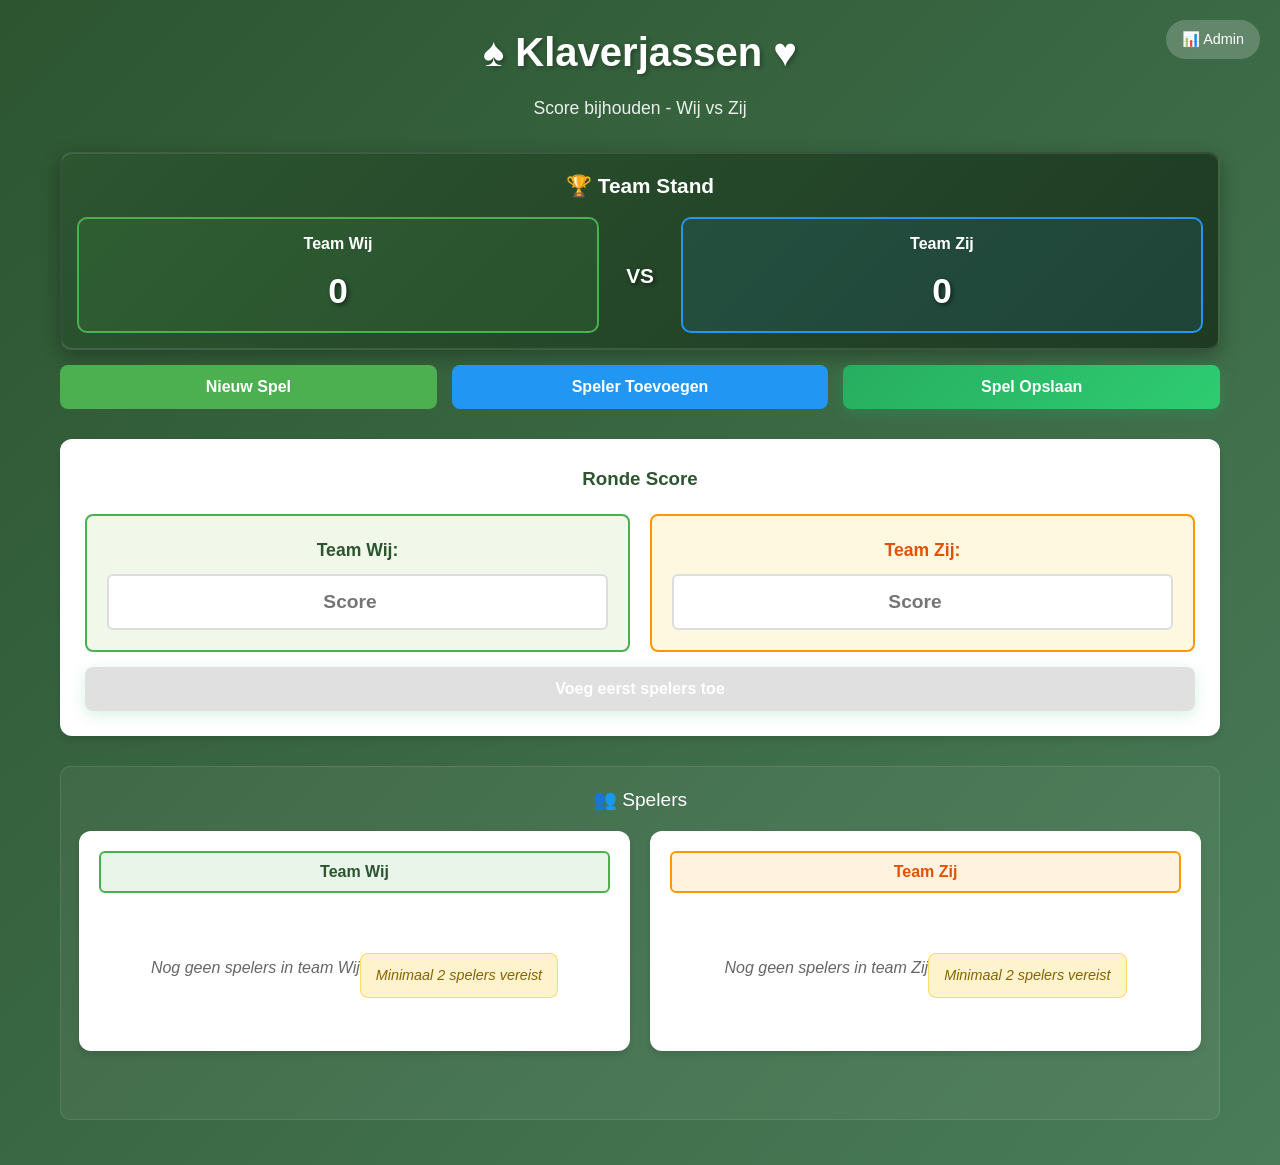
==== index.html @ 376329e7 "Version 0.1 Eerste versie van de app." ====
<!DOCTYPE html>
<html lang="nl">
<head>
    <meta charset="UTF-8">
    <meta name="viewport" content="width=device-width, initial-scale=1.0">
    <title>Klaverjassen Score</title>
    <link rel="stylesheet" href="styles.css">
    <link rel="manifest" href="manifest.json">
    <meta name="theme-color" content="#2c5530">
    <meta name="apple-mobile-web-app-capable" content="yes">
    <meta name="apple-mobile-web-app-status-bar-style" content="default">
    <meta name="apple-mobile-web-app-title" content="Klaverjassen">
    <link rel="apple-touch-icon" href="icon-192.png">
</head>
<body>
    <div class="container">
        <header>
            <h1>♠️ Klaverjassen ♥️</h1>
            <p class="subtitle">Score bijhouden - Wij vs Zij</p>
        </header>

        <!-- Team Stand bovenaan -->
        <div class="team-stand">
            <div class="stand-header">
                <h2>🏆 Team Stand</h2>
            </div>
            <div class="stand-display">
                <div class="team-stand-item team-wij">
                    <span class="team-name">Team Wij</span>
                    <span class="team-score" id="teamWijTotal">0</span>
                </div>
                <div class="stand-vs">VS</div>
                <div class="team-stand-item team-zij">
                    <span class="team-name">Team Zij</span>
                    <span class="team-score" id="teamZijTotal">0</span>
                </div>
            </div>
        </div>

        <div class="game-controls">
            <button id="newGameBtn" class="btn btn-primary">Nieuw Spel</button>
            <button id="addPlayerBtn" class="btn btn-secondary">Speler Toevoegen</button>
            <button id="saveGameBtn" class="btn btn-success">Spel Opslaan</button>
        </div>

        <div class="round-input">
            <h3>Ronde Score</h3>
            <div class="round-form">
                <div class="team-scores">
                    <div class="team-score-input">
                        <label for="scoreWij">Team Wij:</label>
                        <input type="number" id="scoreWij" placeholder="Score" step="1">
                    </div>
                    <div class="team-score-input">
                        <label for="scoreZij">Team Zij:</label>
                        <input type="number" id="scoreZij" placeholder="Score" step="1">
                    </div>
                </div>
                <button id="addRoundBtn" class="btn btn-success" disabled>Ronde Toevoegen</button>
            </div>
        </div>

        <!-- Spelers sectie (minder prominent) -->
        <div class="players-section">
            <h3>👥 Spelers</h3>
            <div class="teams-container">
                <div class="team-section compact">
                    <h4 class="team-title team-wij">Team Wij</h4>
                    <div class="team-players" id="teamWijPlayers">
                        <!-- Team Wij players will be added here -->
                    </div>
                </div>
                
                <div class="team-section compact">
                    <h4 class="team-title team-zij">Team Zij</h4>
                    <div class="team-players" id="teamZijPlayers">
                        <!-- Team Zij players will be added here -->
                    </div>
                </div>
            </div>
        </div>

        <div class="game-summary" id="gameSummary" style="display: none;">
            <h3>Spel Samenvatting</h3>
            <div class="summary-content" id="summaryContent">
                <!-- Game summary will be displayed here -->
            </div>
        </div>
    </div>

    <!-- Add Player Modal -->
    <div id="addPlayerModal" class="modal">
        <div class="modal-content">
            <h2>Speler Toevoegen</h2>
            <div id="playerGuidance" class="player-guidance" style="display: none;">
                <!-- Guidance message will be shown here -->
            </div>
            <div class="team-selection">
                <label>Selecteer Team:</label>
                <div class="team-buttons">
                    <button type="button" class="team-btn active" data-team="wij" onclick="game.selectTeam('wij')">Team Wij</button>
                    <button type="button" class="team-btn" data-team="zij" onclick="game.selectTeam('zij')">Team Zij</button>
                </div>
            </div>
            <div class="input-group">
                <label for="playerName">Naam:</label>
                <input type="text" id="playerName" placeholder="Voer naam in" maxlength="20">
            </div>
            <div class="modal-buttons">
                <button id="confirmAddPlayer" class="btn btn-primary">Toevoegen</button>
                <button id="cancelAddPlayer" class="btn btn-secondary">Annuleren</button>
            </div>
        </div>
    </div>

    <script src="app.js"></script>
</body>
</html>
---- styles.css ----
/* Reset and base styles */
* {
    margin: 0;
    padding: 0;
    box-sizing: border-box;
}

body {
    font-family: -apple-system, BlinkMacSystemFont, 'Segoe UI', Roboto, Oxygen, Ubuntu, Cantarell, sans-serif;
    background: linear-gradient(135deg, #2c5530 0%, #4a7c59 100%);
    min-height: 100vh;
    color: #333;
    line-height: 1.6;
}

.container {
    max-width: 1200px;
    margin: 0 auto;
    padding: 20px;
    min-height: 100vh;
}

/* Header */
header {
    text-align: center;
    margin-bottom: 30px;
    color: white;
}

header h1 {
    font-size: 2.5rem;
    margin-bottom: 10px;
    text-shadow: 2px 2px 4px rgba(0,0,0,0.3);
}

.subtitle {
    font-size: 1.1rem;
    opacity: 0.9;
}

/* Buttons */
.btn {
    padding: 12px 24px;
    border: none;
    border-radius: 8px;
    font-size: 1rem;
    font-weight: 600;
    cursor: pointer;
    transition: all 0.3s ease;
    touch-action: manipulation;
    min-height: 44px; /* iOS touch target minimum */
}

.btn:active {
    transform: scale(0.98);
}

.btn-primary {
    background: #4CAF50;
    color: white;
}

.btn-primary:hover {
    background: #45a049;
}

.btn-secondary {
    background: #2196F3;
    color: white;
}

.btn-secondary:hover {
    background: #1976D2;
}

.btn-success {
    background: linear-gradient(135deg, #27ae60 0%, #2ecc71 100%);
    color: white;
    border: none;
    box-shadow: 0 4px 15px rgba(39, 174, 96, 0.3);
}

.btn-success:hover {
    background: linear-gradient(135deg, #229954 0%, #27ae60 100%);
    transform: translateY(-2px);
    box-shadow: 0 6px 20px rgba(39, 174, 96, 0.4);
}

.btn-success:active {
    transform: translateY(0);
}

.btn-success:disabled {
    background: #ccc;
    cursor: not-allowed;
    transform: none;
}

/* Game Controls */
.game-controls {
    display: flex;
    gap: 15px;
    margin-bottom: 30px;
    flex-wrap: wrap;
}

.game-controls .btn {
    flex: 1;
    min-width: 150px;
}

/* Teams Container */
.teams-container {
    display: grid;
    grid-template-columns: 1fr 1fr;
    gap: 20px;
    margin-bottom: 30px;
}

.team-section {
    background: white;
    border-radius: 12px;
    padding: 20px;
    box-shadow: 0 4px 6px rgba(0,0,0,0.1);
}

.team-title {
    text-align: center;
    margin-bottom: 20px;
    font-size: 1.5rem;
    font-weight: 700;
    padding: 10px;
    border-radius: 8px;
}

.team-wij {
    background: #e8f5e8;
    color: #2c5530;
    border: 2px solid #4CAF50;
}

.team-zij {
    background: #fff3e0;
    color: #e65100;
    border: 2px solid #ff9800;
}

.team-players {
    min-height: 100px;
}

.team-players.empty {
    display: flex;
    align-items: center;
    justify-content: center;
    color: #666;
    font-style: italic;
}

.team-players.incomplete {
    text-align: center;
    padding: 20px;
}

.team-requirement {
    margin-top: 15px;
    padding: 10px 15px;
    background: rgba(255, 193, 7, 0.2);
    border: 1px solid rgba(255, 193, 7, 0.5);
    border-radius: 8px;
    color: #856404;
    font-size: 0.9rem;
    font-weight: 500;
}

.team-status {
    margin-top: 20px;
    padding: 15px;
    background: rgba(255, 255, 255, 0.1);
    border-radius: 8px;
    border: 1px solid rgba(255, 255, 255, 0.2);
}

.team-status.error {
    background: rgba(244, 67, 54, 0.1);
    border: 1px solid rgba(244, 67, 54, 0.5);
}

.team-requirement.error {
    background: rgba(244, 67, 54, 0.2);
    border: 1px solid rgba(244, 67, 54, 0.5);
    color: #d32f2f;
}

.team-players.overflow {
    text-align: center;
    padding: 20px;
}

/* Player Cards */
.player-card {
    background: #f8f9fa;
    border-radius: 8px;
    padding: 15px;
    margin-bottom: 10px;
    border-left: 4px solid;
    transition: transform 0.2s ease;
}

.player-card:hover {
    transform: translateY(-2px);
}

.player-card.team-wij {
    border-left-color: #4CAF50;
}

.player-card.team-zij {
    border-left-color: #ff9800;
}

.player-header {
    display: flex;
    justify-content: space-between;
    align-items: center;
    margin-bottom: 10px;
}

.player-name {
    font-size: 1.1rem;
    font-weight: 600;
    color: #333;
}

.player-total {
    font-size: 1.2rem;
    font-weight: 700;
}

.player-card.team-wij .player-total {
    color: #4CAF50;
}

.player-card.team-zij .player-total {
    color: #ff9800;
}

.player-scores {
    display: flex;
    flex-wrap: wrap;
    gap: 6px;
    margin-bottom: 10px;
}

.score-chip {
    background: #e8f5e8;
    color: #2c5530;
    padding: 4px 8px;
    border-radius: 12px;
    font-size: 0.8rem;
    font-weight: 500;
}

.score-chip.negative {
    background: #ffe8e8;
    color: #d32f2f;
}

/* Round Input */
.round-input {
    background: white;
    border-radius: 12px;
    padding: 25px;
    margin-bottom: 30px;
    box-shadow: 0 4px 6px rgba(0,0,0,0.1);
}

.round-input h3 {
    margin-bottom: 20px;
    color: #2c5530;
    text-align: center;
}

.round-form {
    display: flex;
    flex-direction: column;
    gap: 15px;
}

.team-scores {
    display: grid;
    grid-template-columns: 1fr 1fr;
    gap: 20px;
}

.team-score-input {
    display: flex;
    flex-direction: column;
    gap: 10px;
    padding: 20px;
    border-radius: 8px;
    border: 2px solid;
}

.team-score-input:nth-child(1) {
    background: #f1f8e9;
    border-color: #4CAF50;
}

.team-score-input:nth-child(2) {
    background: #fff8e1;
    border-color: #ff9800;
}

.team-score-input label {
    font-weight: 600;
    text-align: center;
    font-size: 1.1rem;
}

.team-score-input:nth-child(1) label {
    color: #2c5530;
}

.team-score-input:nth-child(2) label {
    color: #e65100;
}

.team-score-input input {
    padding: 15px;
    border: 2px solid #ddd;
    border-radius: 6px;
    font-size: 1.2rem;
    text-align: center;
    font-weight: 600;
}

.team-score-input input:focus {
    outline: none;
    border-color: #4CAF50;
    box-shadow: 0 0 0 3px rgba(76, 175, 80, 0.1);
}

.team-score-input:nth-child(2) input:focus {
    border-color: #ff9800;
    box-shadow: 0 0 0 3px rgba(255, 152, 0, 0.1);
}

/* Game Summary */
.game-summary {
    background: white;
    border-radius: 12px;
    padding: 25px;
    box-shadow: 0 4px 6px rgba(0,0,0,0.1);
}

.game-summary h3 {
    margin-bottom: 20px;
    color: #2c5530;
    text-align: center;
}

.summary-content {
    display: flex;
    flex-direction: column;
    gap: 15px;
}

.summary-row {
    display: flex;
    justify-content: space-between;
    align-items: center;
    padding: 12px 0;
    border-bottom: 1px solid #eee;
}

.summary-row:last-child {
    border-bottom: none;
    font-weight: 700;
    font-size: 1.1rem;
    color: #2c5530;
}

.summary-row.winner {
    background: #e8f5e8;
    padding: 15px;
    border-radius: 8px;
    border: 2px solid #4CAF50;
}

/* Modal */
.modal {
    display: none;
    position: fixed;
    z-index: 1000;
    left: 0;
    top: 0;
    width: 100%;
    height: 100%;
    background-color: rgba(0,0,0,0.5);
    backdrop-filter: blur(5px);
}

.modal-content {
    background-color: white;
    margin: 15% auto;
    padding: 30px;
    border-radius: 12px;
    width: 90%;
    max-width: 400px;
    box-shadow: 0 10px 25px rgba(0,0,0,0.2);
}

.modal-content h3 {
    margin-bottom: 20px;
    color: #2c5530;
    text-align: center;
}

.team-selection {
    margin-bottom: 20px;
}

.team-selection label {
    display: block;
    margin-bottom: 10px;
    font-weight: 600;
    color: #333;
}

.team-buttons {
    display: flex;
    gap: 10px;
    margin-bottom: 20px;
}

.team-btn {
    flex: 1;
    padding: 12px;
    border: 2px solid;
    border-radius: 8px;
    background: white;
    cursor: pointer;
    font-weight: 600;
    transition: all 0.3s ease;
}

.team-btn.team-wij {
    border-color: #4CAF50;
    color: #2c5530;
}

.team-btn.team-zij {
    border-color: #ff9800;
    color: #e65100;
}

.team-btn.active {
    color: white;
}

.team-btn.team-wij.active {
    background: #4CAF50;
}

.team-btn.team-zij.active {
    background: #ff9800;
}

.modal-content input {
    width: 100%;
    padding: 15px;
    border: 2px solid #ddd;
    border-radius: 8px;
    font-size: 1rem;
    margin-bottom: 20px;
}

.modal-content input:focus {
    outline: none;
    border-color: #4CAF50;
    box-shadow: 0 0 0 3px rgba(76, 175, 80, 0.1);
}

.modal-buttons {
    display: flex;
    gap: 15px;
}

.modal-buttons .btn {
    flex: 1;
}

/* Responsive Design */
@media (max-width: 768px) {
    .container {
        padding: 15px;
    }
    
    header h1 {
        font-size: 2rem;
    }
    
    .game-controls {
        flex-direction: column;
    }
    
    .game-controls .btn {
        min-width: auto;
    }
    
    .teams-container {
        grid-template-columns: 1fr;
        gap: 15px;
    }
    
    .team-scores {
        grid-template-columns: 1fr;
        gap: 15px;
    }
    
    .modal-content {
        margin: 20% auto;
        padding: 25px;
    }
    
    .modal-buttons {
        flex-direction: column;
    }
}

@media (max-width: 480px) {
    .container {
        padding: 10px;
    }
    
    header h1 {
        font-size: 1.8rem;
    }
    
    .round-input,
    .game-summary,
    .team-section {
        padding: 20px;
    }
    
    .btn {
        padding: 15px 20px;
        font-size: 1rem;
    }
    
    .team-buttons {
        flex-direction: column;
    }
}

/* Dark mode support */
@media (prefers-color-scheme: dark) {
    body {
        background: linear-gradient(135deg, #1a1a1a 0%, #2d2d2d 100%);
    }
    
    .team-section,
    .round-input,
    .game-summary,
    .modal-content {
        background: #2d2d2d;
        color: #e0e0e0;
    }
    
    .player-card {
        background: #3d3d3d;
    }
    
    .team-score-input:nth-child(1) {
        background: #2d3d2d;
    }
    
    .team-score-input:nth-child(2) {
        background: #3d2d2d;
    }
    
    .score-chip {
        background: #3d3d3d;
        color: #e0e0e0;
    }
}

/* Animation for new players */
@keyframes slideIn {
    from {
        opacity: 0;
        transform: translateY(20px);
    }
    to {
        opacity: 1;
        transform: translateY(0);
    }
}

.player-card {
    animation: slideIn 0.3s ease-out;
}

/* Touch feedback */
@media (hover: none) and (pointer: coarse) {
    .btn:active {
        transform: scale(0.95);
    }
    
    .player-card:active {
        transform: scale(0.98);
    }
    
    .team-btn:active {
        transform: scale(0.95);
    }
}

.player-guidance {
    background: linear-gradient(135deg, #3498db 0%, #2980b9 100%);
    color: white;
    padding: 15px;
    border-radius: 8px;
    margin-bottom: 20px;
    font-size: 0.95rem;
    line-height: 1.4;
    text-align: center;
    box-shadow: 0 4px 15px rgba(52, 152, 219, 0.3);
}

.input-group {
    margin-bottom: 20px;
}

.input-group label {
    display: block;
    margin-bottom: 8px;
    font-weight: 600;
    color: #2c3e50;
}

.input-group input {
    width: 100%;
    padding: 12px;
    border: 2px solid #ecf0f1;
    border-radius: 8px;
    font-size: 1rem;
    transition: border-color 0.3s ease;
}

.input-group input:focus {
    outline: none;
    border-color: #3498db;
    box-shadow: 0 0 0 3px rgba(52, 152, 219, 0.1);
}

/* Team Stand bovenaan - compacter */
.team-stand {
    background: linear-gradient(135deg, #2c5530 0%, #1e3a23 100%);
    border-radius: 12px;
    padding: 15px;
    margin: 15px 0;
    box-shadow: 0 6px 20px rgba(0, 0, 0, 0.3);
    border: 2px solid rgba(255, 255, 255, 0.1);
}

.stand-header h2 {
    text-align: center;
    margin: 0 0 15px 0;
    color: #fff;
    font-size: 1.3rem;
    font-weight: 600;
}

.stand-display {
    display: flex;
    align-items: center;
    justify-content: space-between;
    gap: 15px;
}

.team-stand-item {
    flex: 1;
    text-align: center;
    padding: 12px;
    border-radius: 10px;
    background: rgba(255, 255, 255, 0.1);
    border: 2px solid rgba(255, 255, 255, 0.2);
    transition: all 0.3s ease;
}

.team-stand-item:hover {
    transform: translateY(-2px);
    box-shadow: 0 6px 15px rgba(0, 0, 0, 0.3);
}

.team-stand-item.team-wij {
    border-color: #4CAF50;
    background: rgba(76, 175, 80, 0.1);
}

.team-stand-item.team-zij {
    border-color: #2196F3;
    background: rgba(33, 150, 243, 0.1);
}

.team-name {
    display: block;
    font-size: 1rem;
    font-weight: 600;
    color: #fff;
    margin-bottom: 6px;
}

.team-score {
    display: block;
    font-size: 2.2rem;
    font-weight: 700;
    color: #fff;
    text-shadow: 2px 2px 4px rgba(0, 0, 0, 0.5);
}

.stand-vs {
    font-size: 1.3rem;
    font-weight: 700;
    color: #fff;
    text-shadow: 2px 2px 4px rgba(0, 0, 0, 0.5);
    padding: 0 12px;
}

/* Compacte spelers sectie - lager op de pagina */
.players-section {
    margin: 25px 0;
    padding: 18px;
    background: rgba(255, 255, 255, 0.05);
    border-radius: 10px;
    border: 1px solid rgba(255, 255, 255, 0.1);
}

.players-section h3 {
    text-align: center;
    margin: 0 0 15px 0;
    color: #fff;
    font-size: 1.2rem;
    font-weight: 500;
}

.team-section.compact {
    margin-bottom: 20px;
}

.team-section.compact .team-title {
    font-size: 1rem;
    margin-bottom: 12px;
    padding: 6px 12px;
    border-radius: 6px;
    text-align: center;
}

.team-section.compact .team-players {
    padding: 12px;
    background: rgba(255, 255, 255, 0.03);
    border-radius: 6px;
    border: 1px solid rgba(255, 255, 255, 0.1);
}

/* Compactere player cards */
.player-card {
    padding: 10px;
    margin-bottom: 8px;
    border-radius: 6px;
    background: rgba(255, 255, 255, 0.08);
    border: 1px solid rgba(255, 255, 255, 0.15);
    transition: all 0.3s ease;
}

.player-card:hover {
    background: rgba(255, 255, 255, 0.12);
    transform: translateY(-1px);
}

.player-header {
    display: flex;
    justify-content: space-between;
    align-items: center;
    margin-bottom: 6px;
}

.player-name {
    font-weight: 600;
    color: #fff;
    font-size: 0.9rem;
}

.player-total {
    font-weight: 700;
    font-size: 1rem;
    color: #4CAF50;
}

.player-scores {
    display: flex;
    flex-wrap: wrap;
    gap: 4px;
    margin-bottom: 6px;
}

.score-chip {
    padding: 2px 6px;
    border-radius: 10px;
    font-size: 0.75rem;
    font-weight: 500;
    background: rgba(255, 255, 255, 0.2);
    color: #fff;
    border: 1px solid rgba(255, 255, 255, 0.3);
}

.score-chip.negative {
    background: rgba(244, 67, 54, 0.3);
    border-color: rgba(244, 67, 54, 0.5);
    color: #ffcdd2;
}

/* Responsive design voor team stand */
@media (max-width: 768px) {
    .stand-display {
        flex-direction: column;
        gap: 12px;
    }
    
    .stand-vs {
        padding: 8px 0;
    }
    
    .team-score {
        font-size: 1.8rem;
    }
    
    .team-name {
        font-size: 0.9rem;
    }
    
    .team-stand {
        padding: 12px;
        margin: 12px 0;
    }
    
    .stand-header h2 {
        font-size: 1.2rem;
        margin-bottom: 12px;
    }
    
    .players-section {
        margin: 20px 0;
        padding: 15px;
    }
    
    .players-section h3 {
        font-size: 1.1rem;
        margin-bottom: 12px;
    }
}
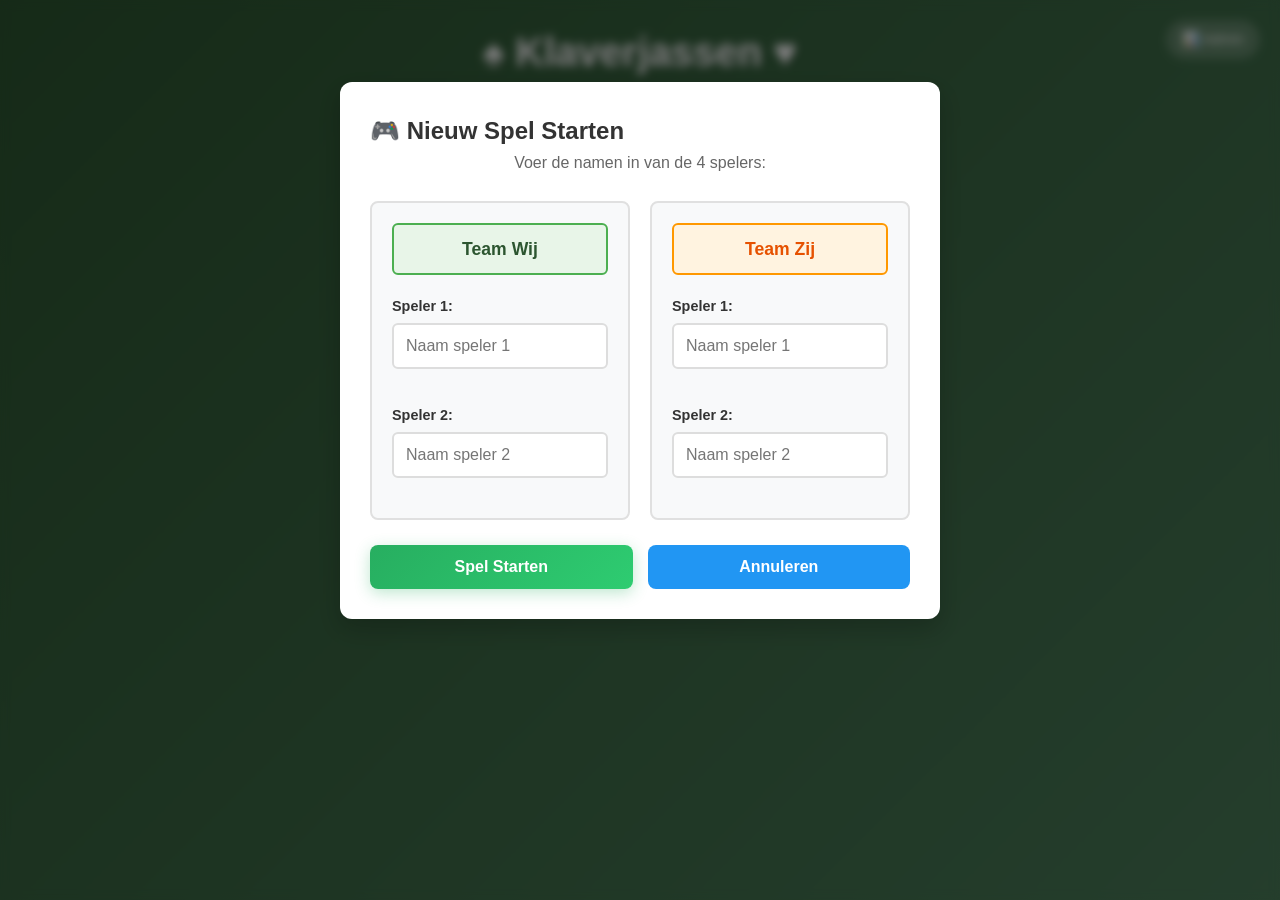
==== commit 3395306b: "NEw version of the code" ====
--- a/index.html
+++ b/index.html
@@ -19,45 +19,209 @@
             <p class="subtitle">Score bijhouden - Wij vs Zij</p>
         </header>
 
-        <!-- Team Stand bovenaan -->
-        <div class="team-stand">
-            <div class="stand-header">
-                <h2>🏆 Team Stand</h2>
-            </div>
-            <div class="stand-display">
-                <div class="team-stand-item team-wij">
-                    <span class="team-name">Team Wij</span>
-                    <span class="team-score" id="teamWijTotal">0</span>
-                </div>
-                <div class="stand-vs">VS</div>
-                <div class="team-stand-item team-zij">
-                    <span class="team-name">Team Zij</span>
-                    <span class="team-score" id="teamZijTotal">0</span>
-                </div>
-            </div>
-        </div>
-
-        <div class="game-controls">
-            <button id="newGameBtn" class="btn btn-primary">Nieuw Spel</button>
-            <button id="addPlayerBtn" class="btn btn-secondary">Speler Toevoegen</button>
-            <button id="saveGameBtn" class="btn btn-success">Spel Opslaan</button>
-        </div>
-
-        <div class="round-input">
+        <!-- Game Setup Modal (shown when no players) -->
+        <div id="gameSetupModal" class="modal">
+            <div class="modal-content setup-modal">
+                <h2>🎮 Nieuw Spel Starten</h2>
+                <p class="setup-info">Voer de namen in van de 4 spelers:</p>
+                
+                <div class="setup-teams">
+                    <div class="setup-team">
+                        <h3 class="team-wij">Team Wij</h3>
+                        <div class="setup-players">
+                            <div class="input-group">
+                                <label for="playerWij1">Speler 1:</label>
+                                <input type="text" id="playerWij1" placeholder="Naam speler 1" maxlength="20" required>
+                            </div>
+                            <div class="input-group">
+                                <label for="playerWij2">Speler 2:</label>
+                                <input type="text" id="playerWij2" placeholder="Naam speler 2" maxlength="20" required>
+                            </div>
+                        </div>
+                    </div>
+                    
+                    <div class="setup-team">
+                        <h3 class="team-zij">Team Zij</h3>
+                        <div class="setup-players">
+                            <div class="input-group">
+                                <label for="playerZij1">Speler 1:</label>
+                                <input type="text" id="playerZij1" placeholder="Naam speler 1" maxlength="20" required>
+                            </div>
+                            <div class="input-group">
+                                <label for="playerZij2">Speler 2:</label>
+                                <input type="text" id="playerZij2" placeholder="Naam speler 2" maxlength="20" required>
+                            </div>
+                        </div>
+                    </div>
+                </div>
+                
+                <div class="modal-buttons">
+                    <button id="startGameBtn" class="btn btn-success">Spel Starten</button>
+                    <button id="cancelSetupBtn" class="btn btn-secondary">Annuleren</button>
+                </div>
+            </div>
+        </div>
+
+        <!-- Main Game UI (hidden until players are set) -->
+        <div id="mainGameUI" style="display: none;">
+            <!-- Team Stand bovenaan -->
+            <div class="team-stand">
+                <div class="stand-header">
+                    <h2>🏆 Team Stand</h2>
+                </div>
+                <div class="stand-display">
+                    <div class="team-stand-item team-wij">
+                        <span class="team-name">Team Wij</span>
+                        <span class="team-score" id="teamWijTotal">0</span>
+                    </div>
+                    <div class="stand-vs">VS</div>
+                    <div class="team-stand-item team-zij">
+                        <span class="team-name">Team Zij</span>
+                        <span class="team-score" id="teamZijTotal">0</span>
+                    </div>
+                </div>
+            </div>
+
+            <div class="game-controls">
+                <button id="newGameBtn" class="btn btn-primary">Nieuw Spel</button>
+                <button id="addPlayerBtn" class="btn btn-secondary" style="display: none;">Speler Toevoegen</button>
+                <button id="saveGameBtn" class="btn btn-success">Spel Opslaan</button>
+            </div>
+
+            <div class="round-input">
             <h3>Ronde Score</h3>
             <div class="round-form">
+                <!-- Wie is gegaan (voor nat check) -->
+                <div class="form-group">
+                    <label for="whoPlayed">Wie is gegaan? (wie speelt):</label>
+                    <select id="whoPlayed" class="form-select">
+                        <option value="">Selecteer...</option>
+                        <option value="wij">Team Wij</option>
+                        <option value="zij">Team Zij</option>
+                    </select>
+                </div>
+
+                <!-- Troefkleur -->
+                <div class="form-group">
+                    <label for="trumpSuit">Troefkleur:</label>
+                    <select id="trumpSuit" class="form-select">
+                        <option value="">Geen troef</option>
+                        <option value="harten">♥️ Harten</option>
+                        <option value="ruiten">♦️ Ruiten</option>
+                        <option value="klaveren">♣️ Klaveren</option>
+                        <option value="schoppen">♠️ Schoppen</option>
+                    </select>
+                </div>
+
+                <!-- Kaartpunten (zonder roem) -->
                 <div class="team-scores">
                     <div class="team-score-input">
-                        <label for="scoreWij">Team Wij:</label>
-                        <input type="number" id="scoreWij" placeholder="Score" step="1">
+                        <label for="cardPointsWij">Team Wij - Kaartpunten:</label>
+                        <input type="number" id="cardPointsWij" placeholder="Kaartpunten" step="1" min="0" max="162">
+                        <small class="form-help">Zonder roem en bonussen</small>
                     </div>
                     <div class="team-score-input">
-                        <label for="scoreZij">Team Zij:</label>
-                        <input type="number" id="scoreZij" placeholder="Score" step="1">
-                    </div>
-                </div>
+                        <label for="cardPointsZij">Team Zij - Kaartpunten:</label>
+                        <input type="number" id="cardPointsZij" placeholder="Wordt automatisch berekend" step="1" min="0" max="162" readonly>
+                        <small class="form-help">Automatisch: 162 - Team Wij</small>
+                    </div>
+                </div>
+
+                <!-- Roem Team Wij -->
+                <div class="roem-section">
+                    <h4>Roem Team Wij:</h4>
+                    <div class="roem-grid">
+                        <label class="roem-checkbox">
+                            <input type="checkbox" id="roemWijDriekaart" value="20">
+                            <span>Driekaart (+20)</span>
+                        </label>
+                        <label class="roem-checkbox">
+                            <input type="checkbox" id="roemWijVierkaart" value="50">
+                            <span>Vierkaart (+50)</span>
+                        </label>
+                        <label class="roem-checkbox">
+                            <input type="checkbox" id="roemWijStuk" value="20">
+                            <span>Stuk (+20)</span>
+                        </label>
+                        <label class="roem-checkbox">
+                            <input type="checkbox" id="roemWijVierGelijken" value="100">
+                            <span>Vier gelijken (+100)</span>
+                        </label>
+                        <label class="roem-checkbox">
+                            <input type="checkbox" id="roemWijVierBoeren" value="200">
+                            <span>Vier boeren (+200)</span>
+                        </label>
+                    </div>
+                </div>
+
+                <!-- Roem Team Zij -->
+                <div class="roem-section">
+                    <h4>Roem Team Zij:</h4>
+                    <div class="roem-grid">
+                        <label class="roem-checkbox">
+                            <input type="checkbox" id="roemZijDriekaart" value="20">
+                            <span>Driekaart (+20)</span>
+                        </label>
+                        <label class="roem-checkbox">
+                            <input type="checkbox" id="roemZijVierkaart" value="50">
+                            <span>Vierkaart (+50)</span>
+                        </label>
+                        <label class="roem-checkbox">
+                            <input type="checkbox" id="roemZijStuk" value="20">
+                            <span>Stuk (+20)</span>
+                        </label>
+                        <label class="roem-checkbox">
+                            <input type="checkbox" id="roemZijVierGelijken" value="100">
+                            <span>Vier gelijken (+100)</span>
+                        </label>
+                        <label class="roem-checkbox">
+                            <input type="checkbox" id="roemZijVierBoeren" value="200">
+                            <span>Vier boeren (+200)</span>
+                        </label>
+                    </div>
+                </div>
+
+                <!-- Bonussen -->
+                <div class="bonus-section">
+                    <h4>Bonussen:</h4>
+                    <div class="bonus-grid">
+                        <div class="bonus-item">
+                            <label for="lastTrickWinner">Laatste slag winnaar:</label>
+                            <select id="lastTrickWinner" class="form-select">
+                                <option value="">Geen</option>
+                                <option value="wij">Team Wij (+10)</option>
+                                <option value="zij">Team Zij (+10)</option>
+                            </select>
+                        </div>
+                        <div class="bonus-item">
+                            <label class="bonus-checkbox">
+                                <input type="checkbox" id="pitWij">
+                                <span>Pit Team Wij (alle 8 slagen) (+100)</span>
+                            </label>
+                        </div>
+                        <div class="bonus-item">
+                            <label class="bonus-checkbox">
+                                <input type="checkbox" id="pitZij">
+                                <span>Pit Team Zij (alle 8 slagen) (+100)</span>
+                            </label>
+                        </div>
+                    </div>
+                </div>
+
+                <!-- Score preview -->
+                <div class="score-preview" id="scorePreview" style="display: none;">
+                    <h4>Score Overzicht:</h4>
+                    <div id="previewContent"></div>
+                </div>
+
                 <button id="addRoundBtn" class="btn btn-success" disabled>Ronde Toevoegen</button>
             </div>
+        </div>
+
+        <!-- Rondes Lijst -->
+        <div class="rounds-list" id="roundsList" style="display: none;">
+            <h3>Gespeelde Rondes</h3>
+            <div id="roundsListContent"></div>
         </div>
 
         <!-- Spelers sectie (minder prominent) -->
--- a/styles.css
+++ b/styles.css
@@ -335,6 +335,12 @@
     font-weight: 600;
 }
 
+.team-score-input input[readonly] {
+    background-color: #f5f5f5;
+    cursor: not-allowed;
+    color: #666;
+}
+
 .team-score-input input:focus {
     outline: none;
     border-color: #4CAF50;
@@ -344,6 +350,338 @@
 .team-score-input:nth-child(2) input:focus {
     border-color: #ff9800;
     box-shadow: 0 0 0 3px rgba(255, 152, 0, 0.1);
+}
+
+.team-score-input small.form-help {
+    font-size: 0.85rem;
+    color: #666;
+    text-align: center;
+    margin-top: 5px;
+}
+
+/* Form Groups */
+.form-group {
+    display: flex;
+    flex-direction: column;
+    gap: 8px;
+}
+
+.form-group label {
+    font-weight: 600;
+    color: #333;
+    font-size: 1rem;
+}
+
+.form-select {
+    padding: 12px;
+    border: 2px solid #ddd;
+    border-radius: 6px;
+    font-size: 1rem;
+    background: white;
+    cursor: pointer;
+}
+
+.form-select:focus {
+    outline: none;
+    border-color: #4CAF50;
+    box-shadow: 0 0 0 3px rgba(76, 175, 80, 0.1);
+}
+
+/* Roem Section */
+.roem-section {
+    background: #f8f9fa;
+    padding: 15px;
+    border-radius: 8px;
+    border: 1px solid #e0e0e0;
+}
+
+.roem-section h4 {
+    margin: 0 0 12px 0;
+    font-size: 1rem;
+    color: #2c5530;
+}
+
+.roem-grid {
+    display: grid;
+    grid-template-columns: repeat(auto-fit, minmax(150px, 1fr));
+    gap: 10px;
+}
+
+.roem-checkbox {
+    display: flex;
+    align-items: center;
+    gap: 8px;
+    padding: 8px;
+    background: white;
+    border-radius: 6px;
+    cursor: pointer;
+    transition: background 0.2s;
+    border: 1px solid #e0e0e0;
+}
+
+.roem-checkbox:hover {
+    background: #f0f0f0;
+}
+
+.roem-checkbox input[type="checkbox"] {
+    width: 18px;
+    height: 18px;
+    cursor: pointer;
+}
+
+.roem-checkbox span {
+    font-size: 0.9rem;
+    color: #333;
+}
+
+/* Bonus Section */
+.bonus-section {
+    background: #fff3e0;
+    padding: 15px;
+    border-radius: 8px;
+    border: 1px solid #ffcc80;
+}
+
+.bonus-section h4 {
+    margin: 0 0 12px 0;
+    font-size: 1rem;
+    color: #e65100;
+}
+
+.bonus-grid {
+    display: flex;
+    flex-direction: column;
+    gap: 12px;
+}
+
+.bonus-item {
+    display: flex;
+    flex-direction: column;
+    gap: 8px;
+}
+
+.bonus-checkbox {
+    display: flex;
+    align-items: center;
+    gap: 8px;
+    padding: 8px;
+    background: white;
+    border-radius: 6px;
+    cursor: pointer;
+    transition: background 0.2s;
+}
+
+.bonus-checkbox:hover {
+    background: #fff8e1;
+}
+
+.bonus-checkbox input[type="checkbox"] {
+    width: 18px;
+    height: 18px;
+    cursor: pointer;
+}
+
+.bonus-checkbox span {
+    font-size: 0.95rem;
+    color: #333;
+}
+
+/* Score Preview */
+.score-preview {
+    background: #e3f2fd;
+    padding: 15px;
+    border-radius: 8px;
+    border: 2px solid #2196F3;
+    margin-top: 10px;
+}
+
+.score-preview h4 {
+    margin: 0 0 10px 0;
+    color: #1976D2;
+    font-size: 1rem;
+}
+
+.preview-row {
+    display: grid;
+    grid-template-columns: 1fr 1fr;
+    gap: 15px;
+}
+
+.preview-team {
+    background: white;
+    padding: 10px;
+    border-radius: 6px;
+}
+
+.preview-team strong {
+    display: block;
+    margin-bottom: 5px;
+    color: #333;
+}
+
+.preview-team div {
+    font-size: 0.9rem;
+    color: #666;
+    line-height: 1.6;
+}
+
+.nat-warning, .validation-warning {
+    background: #fff3cd;
+    color: #856404;
+    padding: 10px;
+    border-radius: 6px;
+    margin-bottom: 10px;
+    border: 1px solid #ffc107;
+    font-size: 0.9rem;
+    font-weight: 600;
+}
+
+/* Rounds List */
+.rounds-list {
+    background: white;
+    border-radius: 12px;
+    padding: 25px;
+    margin-bottom: 30px;
+    box-shadow: 0 4px 6px rgba(0,0,0,0.1);
+}
+
+.rounds-list h3 {
+    margin-bottom: 20px;
+    color: #2c5530;
+    text-align: center;
+}
+
+.round-item {
+    background: #f8f9fa;
+    border-radius: 8px;
+    padding: 15px;
+    margin-bottom: 15px;
+    border: 2px solid #e0e0e0;
+    transition: all 0.3s ease;
+}
+
+.round-item:hover {
+    box-shadow: 0 2px 8px rgba(0,0,0,0.1);
+}
+
+.round-item.nat-applied {
+    border-color: #ff9800;
+    background: #fff3e0;
+}
+
+.round-header {
+    display: flex;
+    justify-content: space-between;
+    align-items: center;
+    margin-bottom: 12px;
+    padding-bottom: 10px;
+    border-bottom: 1px solid #e0e0e0;
+}
+
+.round-header h4 {
+    margin: 0;
+    font-size: 1.1rem;
+    color: #333;
+}
+
+.round-actions {
+    display: flex;
+    gap: 8px;
+}
+
+.btn-small {
+    padding: 6px 12px;
+    font-size: 0.85rem;
+    min-height: auto;
+}
+
+.btn-danger {
+    background: #f44336;
+    color: white;
+}
+
+.btn-danger:hover {
+    background: #d32f2f;
+}
+
+.round-details {
+    display: grid;
+    grid-template-columns: 1fr 1fr;
+    gap: 15px;
+}
+
+.round-team-detail {
+    background: white;
+    padding: 12px;
+    border-radius: 6px;
+    display: flex;
+    flex-direction: column;
+    gap: 5px;
+}
+
+.round-team-detail strong {
+    color: #2c5530;
+    margin-bottom: 5px;
+}
+
+.round-team-detail span {
+    font-size: 0.9rem;
+    color: #666;
+}
+
+.round-team-detail strong:last-child {
+    margin-top: 5px;
+    padding-top: 5px;
+    border-top: 1px solid #e0e0e0;
+    color: #2c5530;
+    font-size: 1.1rem;
+}
+
+/* Summary Breakdown */
+.summary-breakdown {
+    display: grid;
+    grid-template-columns: 1fr 1fr;
+    gap: 15px;
+    margin: 15px 0;
+}
+
+.breakdown-team {
+    background: #f8f9fa;
+    padding: 15px;
+    border-radius: 8px;
+    border: 2px solid #e0e0e0;
+}
+
+.breakdown-team.winner {
+    background: #e8f5e8;
+    border-color: #4CAF50;
+}
+
+.breakdown-team strong {
+    display: block;
+    margin-bottom: 10px;
+    font-size: 1.1rem;
+    color: #2c5530;
+}
+
+.breakdown-details {
+    display: flex;
+    flex-direction: column;
+    gap: 5px;
+    margin-bottom: 10px;
+}
+
+.breakdown-details span {
+    font-size: 0.9rem;
+    color: #666;
+}
+
+.breakdown-total {
+    padding-top: 10px;
+    border-top: 2px solid #e0e0e0;
+    font-size: 1.2rem;
+    font-weight: 700;
+    color: #2c5530;
 }
 
 /* Game Summary */
@@ -399,16 +737,99 @@
     height: 100%;
     background-color: rgba(0,0,0,0.5);
     backdrop-filter: blur(5px);
+    overflow-y: auto;
+    padding: 20px;
 }
 
 .modal-content {
     background-color: white;
-    margin: 15% auto;
+    margin: 5% auto;
     padding: 30px;
     border-radius: 12px;
     width: 90%;
-    max-width: 400px;
+    max-width: 500px;
     box-shadow: 0 10px 25px rgba(0,0,0,0.2);
+    max-height: 90vh;
+    overflow-y: auto;
+}
+
+/* Setup Modal */
+.setup-modal {
+    max-width: 600px;
+}
+
+.setup-info {
+    text-align: center;
+    color: #666;
+    margin-bottom: 25px;
+    font-size: 1rem;
+}
+
+.setup-teams {
+    display: grid;
+    grid-template-columns: 1fr 1fr;
+    gap: 20px;
+    margin-bottom: 25px;
+}
+
+.setup-team {
+    background: #f8f9fa;
+    padding: 20px;
+    border-radius: 8px;
+    border: 2px solid #e0e0e0;
+}
+
+.setup-team h3 {
+    margin: 0 0 15px 0;
+    text-align: center;
+    padding: 10px;
+    border-radius: 6px;
+    font-size: 1.1rem;
+}
+
+.setup-team h3.team-wij {
+    background: #e8f5e8;
+    color: #2c5530;
+    border: 2px solid #4CAF50;
+}
+
+.setup-team h3.team-zij {
+    background: #fff3e0;
+    color: #e65100;
+    border: 2px solid #ff9800;
+}
+
+.setup-players {
+    display: flex;
+    flex-direction: column;
+    gap: 15px;
+}
+
+.setup-players .input-group {
+    margin-bottom: 0;
+}
+
+.setup-players .input-group label {
+    display: block;
+    margin-bottom: 5px;
+    font-weight: 600;
+    color: #333;
+    font-size: 0.9rem;
+}
+
+.setup-players .input-group input {
+    width: 100%;
+    padding: 12px;
+    border: 2px solid #ddd;
+    border-radius: 6px;
+    font-size: 1rem;
+    transition: border-color 0.3s ease;
+}
+
+.setup-players .input-group input:focus {
+    outline: none;
+    border-color: #4CAF50;
+    box-shadow: 0 0 0 3px rgba(76, 175, 80, 0.1);
 }
 
 .modal-content h3 {
@@ -518,6 +939,22 @@
         grid-template-columns: 1fr;
         gap: 15px;
     }
+
+    .preview-row {
+        grid-template-columns: 1fr;
+    }
+
+    .round-details {
+        grid-template-columns: 1fr;
+    }
+
+    .summary-breakdown {
+        grid-template-columns: 1fr;
+    }
+
+    .roem-grid {
+        grid-template-columns: 1fr;
+    }
     
     .modal-content {
         margin: 20% auto;
@@ -531,26 +968,70 @@
 
 @media (max-width: 480px) {
     .container {
-        padding: 10px;
+        padding: 8px;
     }
     
     header h1 {
-        font-size: 1.8rem;
+        font-size: 1.5rem;
+    }
+    
+    .subtitle {
+        font-size: 0.85rem;
     }
     
     .round-input,
     .game-summary,
     .team-section {
-        padding: 20px;
+        padding: 15px;
     }
     
     .btn {
-        padding: 15px 20px;
-        font-size: 1rem;
+        padding: 12px 16px;
+        font-size: 0.9rem;
+        min-height: 44px;
     }
     
     .team-buttons {
         flex-direction: column;
+    }
+    
+    .modal-content {
+        padding: 15px;
+        margin: 5% auto;
+    }
+    
+    .setup-modal {
+        padding: 15px;
+    }
+    
+    .setup-team {
+        padding: 15px;
+    }
+    
+    .setup-team h3 {
+        font-size: 1rem;
+        padding: 8px;
+    }
+    
+    .form-group label {
+        font-size: 0.85rem;
+    }
+    
+    .team-score-input input {
+        font-size: 1.1rem;
+        padding: 12px;
+    }
+    
+    .team-score-input label {
+        font-size: 1rem;
+    }
+    
+    .roem-checkbox span {
+        font-size: 0.8rem;
+    }
+    
+    .bonus-checkbox span {
+        font-size: 0.85rem;
     }
 }
 
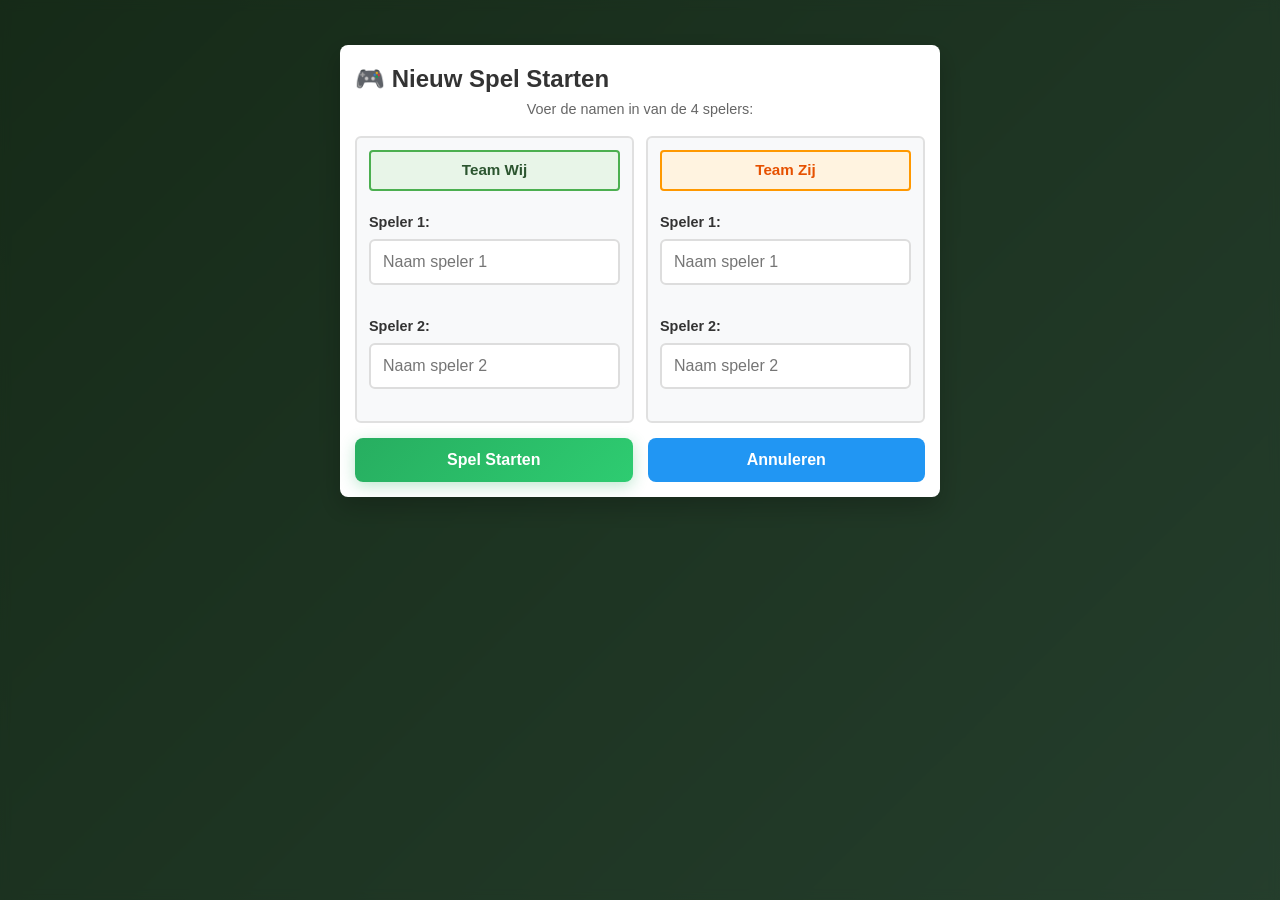
==== commit 080ac26b: "Code edits with lmstudio" ====
--- a/index.html
+++ b/index.html
@@ -91,25 +91,13 @@
             <div class="round-input">
             <h3>Ronde Score</h3>
             <div class="round-form">
-                <!-- Wie is gegaan (voor nat check) -->
+                <!-- Speelend team -->
                 <div class="form-group">
-                    <label for="whoPlayed">Wie is gegaan? (wie speelt):</label>
+                    <label for="whoPlayed">Speelend team:</label>
                     <select id="whoPlayed" class="form-select">
                         <option value="">Selecteer...</option>
                         <option value="wij">Team Wij</option>
                         <option value="zij">Team Zij</option>
-                    </select>
-                </div>
-
-                <!-- Troefkleur -->
-                <div class="form-group">
-                    <label for="trumpSuit">Troefkleur:</label>
-                    <select id="trumpSuit" class="form-select">
-                        <option value="">Geen troef</option>
-                        <option value="harten">♥️ Harten</option>
-                        <option value="ruiten">♦️ Ruiten</option>
-                        <option value="klaveren">♣️ Klaveren</option>
-                        <option value="schoppen">♠️ Schoppen</option>
                     </select>
                 </div>
 
--- a/styles.css
+++ b/styles.css
@@ -16,26 +16,16 @@
 .container {
     max-width: 1200px;
     margin: 0 auto;
-    padding: 20px;
+    padding: 5px;
     min-height: 100vh;
 }
 
 /* Header */
 header {
     text-align: center;
-    margin-bottom: 30px;
+    margin-bottom: 0;
     color: white;
-}
-
-header h1 {
-    font-size: 2.5rem;
-    margin-bottom: 10px;
-    text-shadow: 2px 2px 4px rgba(0,0,0,0.3);
-}
-
-.subtitle {
-    font-size: 1.1rem;
-    opacity: 0.9;
+    display: none;
 }
 
 /* Buttons */
@@ -99,38 +89,40 @@
 /* Game Controls */
 .game-controls {
     display: flex;
-    gap: 15px;
-    margin-bottom: 30px;
+    gap: 5px;
+    margin-bottom: 8px;
     flex-wrap: wrap;
 }
 
 .game-controls .btn {
     flex: 1;
-    min-width: 150px;
+    min-width: 100px;
+    padding: 8px 8px;
+    font-size: 0.8rem;
 }
 
 /* Teams Container */
 .teams-container {
     display: grid;
     grid-template-columns: 1fr 1fr;
-    gap: 20px;
-    margin-bottom: 30px;
+    gap: 6px;
+    margin-bottom: 8px;
 }
 
 .team-section {
     background: white;
-    border-radius: 12px;
-    padding: 20px;
-    box-shadow: 0 4px 6px rgba(0,0,0,0.1);
+    border-radius: 6px;
+    padding: 8px;
+    box-shadow: 0 2px 4px rgba(0,0,0,0.1);
 }
 
 .team-title {
     text-align: center;
-    margin-bottom: 20px;
-    font-size: 1.5rem;
+    margin-bottom: 6px;
+    font-size: 1rem;
     font-weight: 700;
-    padding: 10px;
-    border-radius: 8px;
+    padding: 4px;
+    border-radius: 4px;
 }
 
 .team-wij {
@@ -200,9 +192,9 @@
 /* Player Cards */
 .player-card {
     background: #f8f9fa;
-    border-radius: 8px;
-    padding: 15px;
-    margin-bottom: 10px;
+    border-radius: 4px;
+    padding: 6px;
+    margin-bottom: 4px;
     border-left: 4px solid;
     transition: transform 0.2s ease;
 }
@@ -223,17 +215,17 @@
     display: flex;
     justify-content: space-between;
     align-items: center;
-    margin-bottom: 10px;
+    margin-bottom: 6px;
 }
 
 .player-name {
-    font-size: 1.1rem;
+    font-size: 0.95rem;
     font-weight: 600;
     color: #333;
 }
 
 .player-total {
-    font-size: 1.2rem;
+    font-size: 1rem;
     font-weight: 700;
 }
 
@@ -248,8 +240,8 @@
 .player-scores {
     display: flex;
     flex-wrap: wrap;
-    gap: 6px;
-    margin-bottom: 10px;
+    gap: 4px;
+    margin-bottom: 6px;
 }
 
 .score-chip {
@@ -269,36 +261,37 @@
 /* Round Input */
 .round-input {
     background: white;
-    border-radius: 12px;
-    padding: 25px;
-    margin-bottom: 30px;
-    box-shadow: 0 4px 6px rgba(0,0,0,0.1);
+    border-radius: 6px;
+    padding: 8px;
+    margin-bottom: 8px;
+    box-shadow: 0 2px 4px rgba(0,0,0,0.1);
 }
 
 .round-input h3 {
-    margin-bottom: 20px;
-    color: #2c5530;
-    text-align: center;
+    margin-bottom: 8px;
+    color: #2c5530;
+    text-align: center;
+    font-size: 1rem;
 }
 
 .round-form {
     display: flex;
     flex-direction: column;
-    gap: 15px;
+    gap: 6px;
 }
 
 .team-scores {
     display: grid;
     grid-template-columns: 1fr 1fr;
-    gap: 20px;
+    gap: 6px;
 }
 
 .team-score-input {
     display: flex;
     flex-direction: column;
-    gap: 10px;
-    padding: 20px;
-    border-radius: 8px;
+    gap: 4px;
+    padding: 8px;
+    border-radius: 4px;
     border: 2px solid;
 }
 
@@ -315,7 +308,7 @@
 .team-score-input label {
     font-weight: 600;
     text-align: center;
-    font-size: 1.1rem;
+    font-size: 0.9rem;
 }
 
 .team-score-input:nth-child(1) label {
@@ -327,10 +320,10 @@
 }
 
 .team-score-input input {
-    padding: 15px;
+    padding: 8px;
     border: 2px solid #ddd;
-    border-radius: 6px;
-    font-size: 1.2rem;
+    border-radius: 3px;
+    font-size: 1rem;
     text-align: center;
     font-weight: 600;
 }
@@ -353,30 +346,30 @@
 }
 
 .team-score-input small.form-help {
-    font-size: 0.85rem;
+    font-size: 0.75rem;
     color: #666;
     text-align: center;
-    margin-top: 5px;
+    margin-top: 2px;
 }
 
 /* Form Groups */
 .form-group {
     display: flex;
     flex-direction: column;
-    gap: 8px;
+    gap: 2px;
 }
 
 .form-group label {
     font-weight: 600;
     color: #333;
-    font-size: 1rem;
+    font-size: 0.8rem;
 }
 
 .form-select {
-    padding: 12px;
+    padding: 8px;
     border: 2px solid #ddd;
-    border-radius: 6px;
-    font-size: 1rem;
+    border-radius: 4px;
+    font-size: 0.9rem;
     background: white;
     cursor: pointer;
 }
@@ -390,30 +383,30 @@
 /* Roem Section */
 .roem-section {
     background: #f8f9fa;
-    padding: 15px;
-    border-radius: 8px;
+    padding: 6px;
+    border-radius: 4px;
     border: 1px solid #e0e0e0;
 }
 
 .roem-section h4 {
-    margin: 0 0 12px 0;
-    font-size: 1rem;
+    margin: 0 0 4px 0;
+    font-size: 0.8rem;
     color: #2c5530;
 }
 
 .roem-grid {
     display: grid;
-    grid-template-columns: repeat(auto-fit, minmax(150px, 1fr));
-    gap: 10px;
+    grid-template-columns: repeat(auto-fit, minmax(100px, 1fr));
+    gap: 3px;
 }
 
 .roem-checkbox {
     display: flex;
     align-items: center;
-    gap: 8px;
-    padding: 8px;
+    gap: 6px;
+    padding: 6px;
     background: white;
-    border-radius: 6px;
+    border-radius: 4px;
     cursor: pointer;
     transition: background 0.2s;
     border: 1px solid #e0e0e0;
@@ -424,49 +417,49 @@
 }
 
 .roem-checkbox input[type="checkbox"] {
-    width: 18px;
-    height: 18px;
+    width: 16px;
+    height: 16px;
     cursor: pointer;
 }
 
 .roem-checkbox span {
-    font-size: 0.9rem;
+    font-size: 0.8rem;
     color: #333;
 }
 
 /* Bonus Section */
 .bonus-section {
     background: #fff3e0;
-    padding: 15px;
-    border-radius: 8px;
+    padding: 6px;
+    border-radius: 4px;
     border: 1px solid #ffcc80;
 }
 
 .bonus-section h4 {
-    margin: 0 0 12px 0;
-    font-size: 1rem;
+    margin: 0 0 4px 0;
+    font-size: 0.8rem;
     color: #e65100;
 }
 
 .bonus-grid {
     display: flex;
     flex-direction: column;
-    gap: 12px;
+    gap: 4px;
 }
 
 .bonus-item {
     display: flex;
     flex-direction: column;
-    gap: 8px;
+    gap: 6px;
 }
 
 .bonus-checkbox {
     display: flex;
     align-items: center;
-    gap: 8px;
-    padding: 8px;
+    gap: 6px;
+    padding: 6px;
     background: white;
-    border-radius: 6px;
+    border-radius: 4px;
     cursor: pointer;
     transition: background 0.2s;
 }
@@ -476,86 +469,88 @@
 }
 
 .bonus-checkbox input[type="checkbox"] {
-    width: 18px;
-    height: 18px;
+    width: 16px;
+    height: 16px;
     cursor: pointer;
 }
 
 .bonus-checkbox span {
-    font-size: 0.95rem;
+    font-size: 0.85rem;
     color: #333;
 }
 
 /* Score Preview */
 .score-preview {
     background: #e3f2fd;
-    padding: 15px;
-    border-radius: 8px;
+    padding: 10px;
+    border-radius: 6px;
     border: 2px solid #2196F3;
-    margin-top: 10px;
+    margin-top: 8px;
 }
 
 .score-preview h4 {
-    margin: 0 0 10px 0;
+    margin: 0 0 8px 0;
     color: #1976D2;
-    font-size: 1rem;
+    font-size: 0.9rem;
 }
 
 .preview-row {
     display: grid;
     grid-template-columns: 1fr 1fr;
-    gap: 15px;
+    gap: 8px;
 }
 
 .preview-team {
     background: white;
-    padding: 10px;
-    border-radius: 6px;
+    padding: 8px;
+    border-radius: 4px;
 }
 
 .preview-team strong {
     display: block;
-    margin-bottom: 5px;
+    margin-bottom: 4px;
     color: #333;
+    font-size: 0.85rem;
 }
 
 .preview-team div {
-    font-size: 0.9rem;
+    font-size: 0.8rem;
     color: #666;
-    line-height: 1.6;
+    line-height: 1.4;
 }
 
 .nat-warning, .validation-warning {
     background: #fff3cd;
     color: #856404;
-    padding: 10px;
-    border-radius: 6px;
-    margin-bottom: 10px;
+    padding: 8px;
+    border-radius: 4px;
+    margin-bottom: 8px;
     border: 1px solid #ffc107;
-    font-size: 0.9rem;
+    font-size: 0.8rem;
     font-weight: 600;
 }
 
 /* Rounds List */
 .rounds-list {
     background: white;
-    border-radius: 12px;
-    padding: 25px;
-    margin-bottom: 30px;
-    box-shadow: 0 4px 6px rgba(0,0,0,0.1);
+    border-radius: 6px;
+    padding: 8px;
+    margin-bottom: 8px;
+    box-shadow: 0 2px 4px rgba(0,0,0,0.1);
 }
 
 .rounds-list h3 {
-    margin-bottom: 20px;
-    color: #2c5530;
-    text-align: center;
+    margin-bottom: 8px;
+    color: #2c5530;
+    text-align: center;
+    font-size: 1rem;
 }
 
 .round-item {
     background: #f8f9fa;
-    border-radius: 8px;
-    padding: 15px;
-    margin-bottom: 15px;
+    border-radius: 4px;
+    padding: 6px;
+    margin-bottom: 6px;
     border: 2px solid #e0e0e0;
     transition: all 0.3s ease;
 }
@@ -573,27 +568,27 @@
     display: flex;
     justify-content: space-between;
     align-items: center;
-    margin-bottom: 12px;
-    padding-bottom: 10px;
+    margin-bottom: 4px;
+    padding-bottom: 4px;
     border-bottom: 1px solid #e0e0e0;
 }
 
 .round-header h4 {
     margin: 0;
-    font-size: 1.1rem;
+    font-size: 0.85rem;
     color: #333;
 }
 
 .round-actions {
     display: flex;
-    gap: 8px;
-}
+    gap: 4px;
+}}
 
 .btn-small {
-    padding: 6px 12px;
-    font-size: 0.85rem;
+    padding: 4px 6px;
+    font-size: 0.7rem;
     min-height: auto;
-}
+}}
 
 .btn-danger {
     background: #f44336;
@@ -743,13 +738,13 @@
 
 .modal-content {
     background-color: white;
-    margin: 5% auto;
-    padding: 30px;
-    border-radius: 12px;
-    width: 90%;
+    margin: 2% auto;
+    padding: 15px;
+    border-radius: 8px;
+    width: 95%;
     max-width: 500px;
     box-shadow: 0 10px 25px rgba(0,0,0,0.2);
-    max-height: 90vh;
+    max-height: 95vh;
     overflow-y: auto;
 }
 
@@ -761,31 +756,31 @@
 .setup-info {
     text-align: center;
     color: #666;
-    margin-bottom: 25px;
-    font-size: 1rem;
+    margin-bottom: 15px;
+    font-size: 0.9rem;
 }
 
 .setup-teams {
     display: grid;
     grid-template-columns: 1fr 1fr;
-    gap: 20px;
-    margin-bottom: 25px;
+    gap: 12px;
+    margin-bottom: 15px;
 }
 
 .setup-team {
     background: #f8f9fa;
-    padding: 20px;
-    border-radius: 8px;
+    padding: 12px;
+    border-radius: 6px;
     border: 2px solid #e0e0e0;
 }
 
 .setup-team h3 {
-    margin: 0 0 15px 0;
-    text-align: center;
-    padding: 10px;
-    border-radius: 6px;
-    font-size: 1.1rem;
-}
+    margin: 0 0 10px 0;
+    text-align: center;
+    padding: 6px;
+    border-radius: 4px;
+    font-size: 0.95rem;
+}}
 
 .setup-team h3.team-wij {
     background: #e8f5e8;
@@ -802,7 +797,7 @@
 .setup-players {
     display: flex;
     flex-direction: column;
-    gap: 15px;
+    gap: 10px;
 }
 
 .setup-players .input-group {
@@ -1139,18 +1134,17 @@
 /* Team Stand bovenaan - compacter */
 .team-stand {
     background: linear-gradient(135deg, #2c5530 0%, #1e3a23 100%);
-    border-radius: 12px;
-    padding: 15px;
-    margin: 15px 0;
-    box-shadow: 0 6px 20px rgba(0, 0, 0, 0.3);
+    border-radius: 8px;
+    padding: 10px;\n    margin: 10px 0;
+    box-shadow: 0 4px 12px rgba(0, 0, 0, 0.2);
     border: 2px solid rgba(255, 255, 255, 0.1);
 }
 
 .stand-header h2 {
     text-align: center;
-    margin: 0 0 15px 0;
+    margin: 0 0 10px 0;
     color: #fff;
-    font-size: 1.3rem;
+    font-size: 1.1rem;
     font-weight: 600;
 }
 
@@ -1158,18 +1152,18 @@
     display: flex;
     align-items: center;
     justify-content: space-between;
-    gap: 15px;
+    gap: 6px;
 }
 
 .team-stand-item {
     flex: 1;
     text-align: center;
-    padding: 12px;
-    border-radius: 10px;
+    padding: 6px;
+    border-radius: 6px;
     background: rgba(255, 255, 255, 0.1);
     border: 2px solid rgba(255, 255, 255, 0.2);
     transition: all 0.3s ease;
-}
+}}
 
 .team-stand-item:hover {
     transform: translateY(-2px);
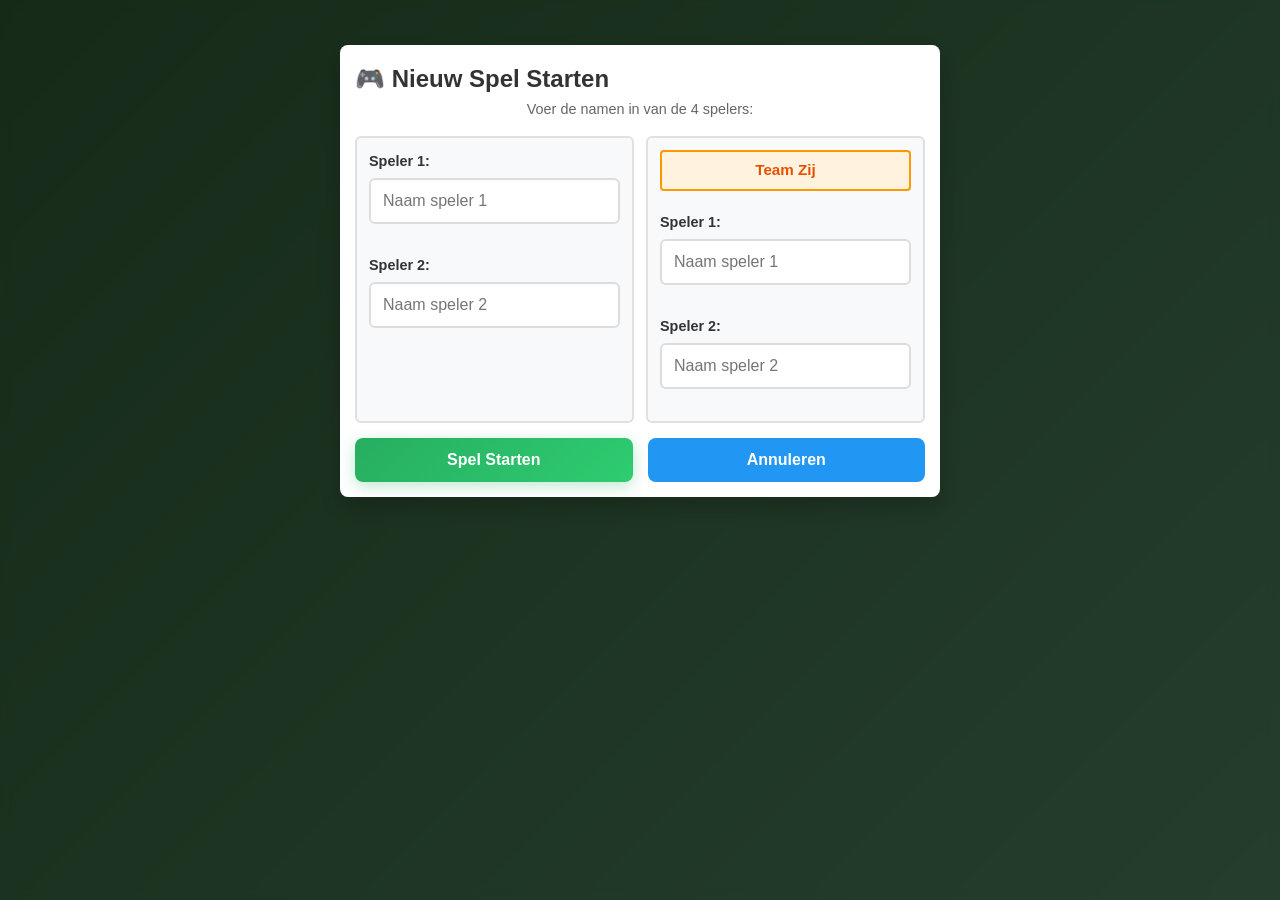
==== commit da6da0c7: "code edits" ====
--- a/index.html
+++ b/index.html
@@ -14,11 +14,6 @@
 </head>
 <body>
     <div class="container">
-        <header>
-            <h1>♠️ Klaverjassen ♥️</h1>
-            <p class="subtitle">Score bijhouden - Wij vs Zij</p>
-        </header>
-
         <!-- Game Setup Modal (shown when no players) -->
         <div id="gameSetupModal" class="modal">
             <div class="modal-content setup-modal">
@@ -27,7 +22,6 @@
                 
                 <div class="setup-teams">
                     <div class="setup-team">
-                        <h3 class="team-wij">Team Wij</h3>
                         <div class="setup-players">
                             <div class="input-group">
                                 <label for="playerWij1">Speler 1:</label>
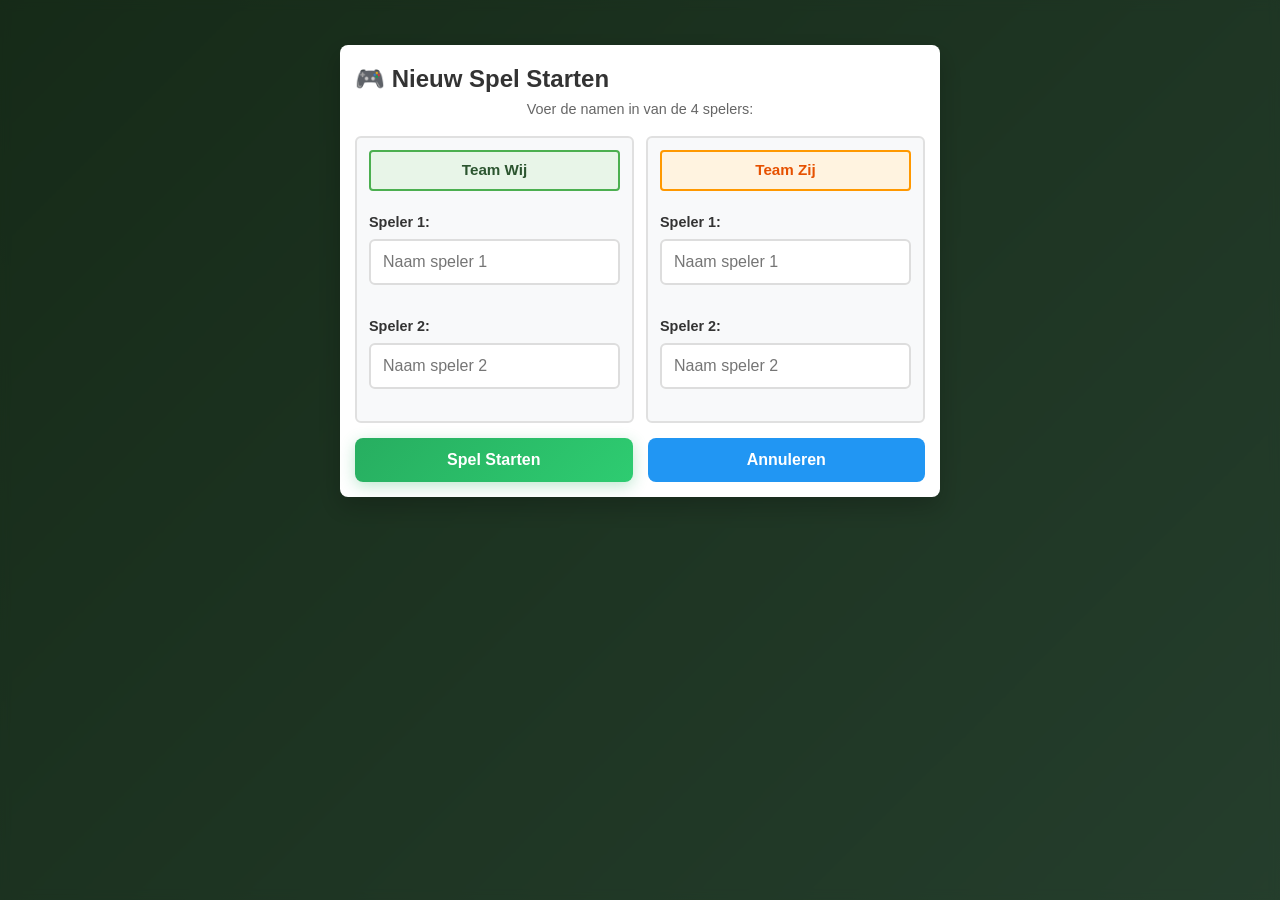
==== commit e70d92e9: "kleine correcties" ====
--- a/index.html
+++ b/index.html
@@ -22,6 +22,7 @@
                 
                 <div class="setup-teams">
                     <div class="setup-team">
+                        <h3 class="team-wij">Team Wij</h3>
                         <div class="setup-players">
                             <div class="input-group">
                                 <label for="playerWij1">Speler 1:</label>
@@ -60,9 +61,6 @@
         <div id="mainGameUI" style="display: none;">
             <!-- Team Stand bovenaan -->
             <div class="team-stand">
-                <div class="stand-header">
-                    <h2>🏆 Team Stand</h2>
-                </div>
                 <div class="stand-display">
                     <div class="team-stand-item team-wij">
                         <span class="team-name">Team Wij</span>
@@ -87,7 +85,7 @@
             <div class="round-form">
                 <!-- Speelend team -->
                 <div class="form-group">
-                    <label for="whoPlayed">Speelend team:</label>
+                    <label for="whoPlayed">Wie speelt er deze ronde?:</label>
                     <select id="whoPlayed" class="form-select">
                         <option value="">Selecteer...</option>
                         <option value="wij">Team Wij</option>
--- a/styles.css
+++ b/styles.css
@@ -360,9 +360,9 @@
 }
 
 .form-group label {
-    font-weight: 600;
-    color: #333;
-    font-size: 0.8rem;
+    font-weight: 700;
+    color: #ffffff;
+    font-size: 1rem;
 }
 
 .form-select {
